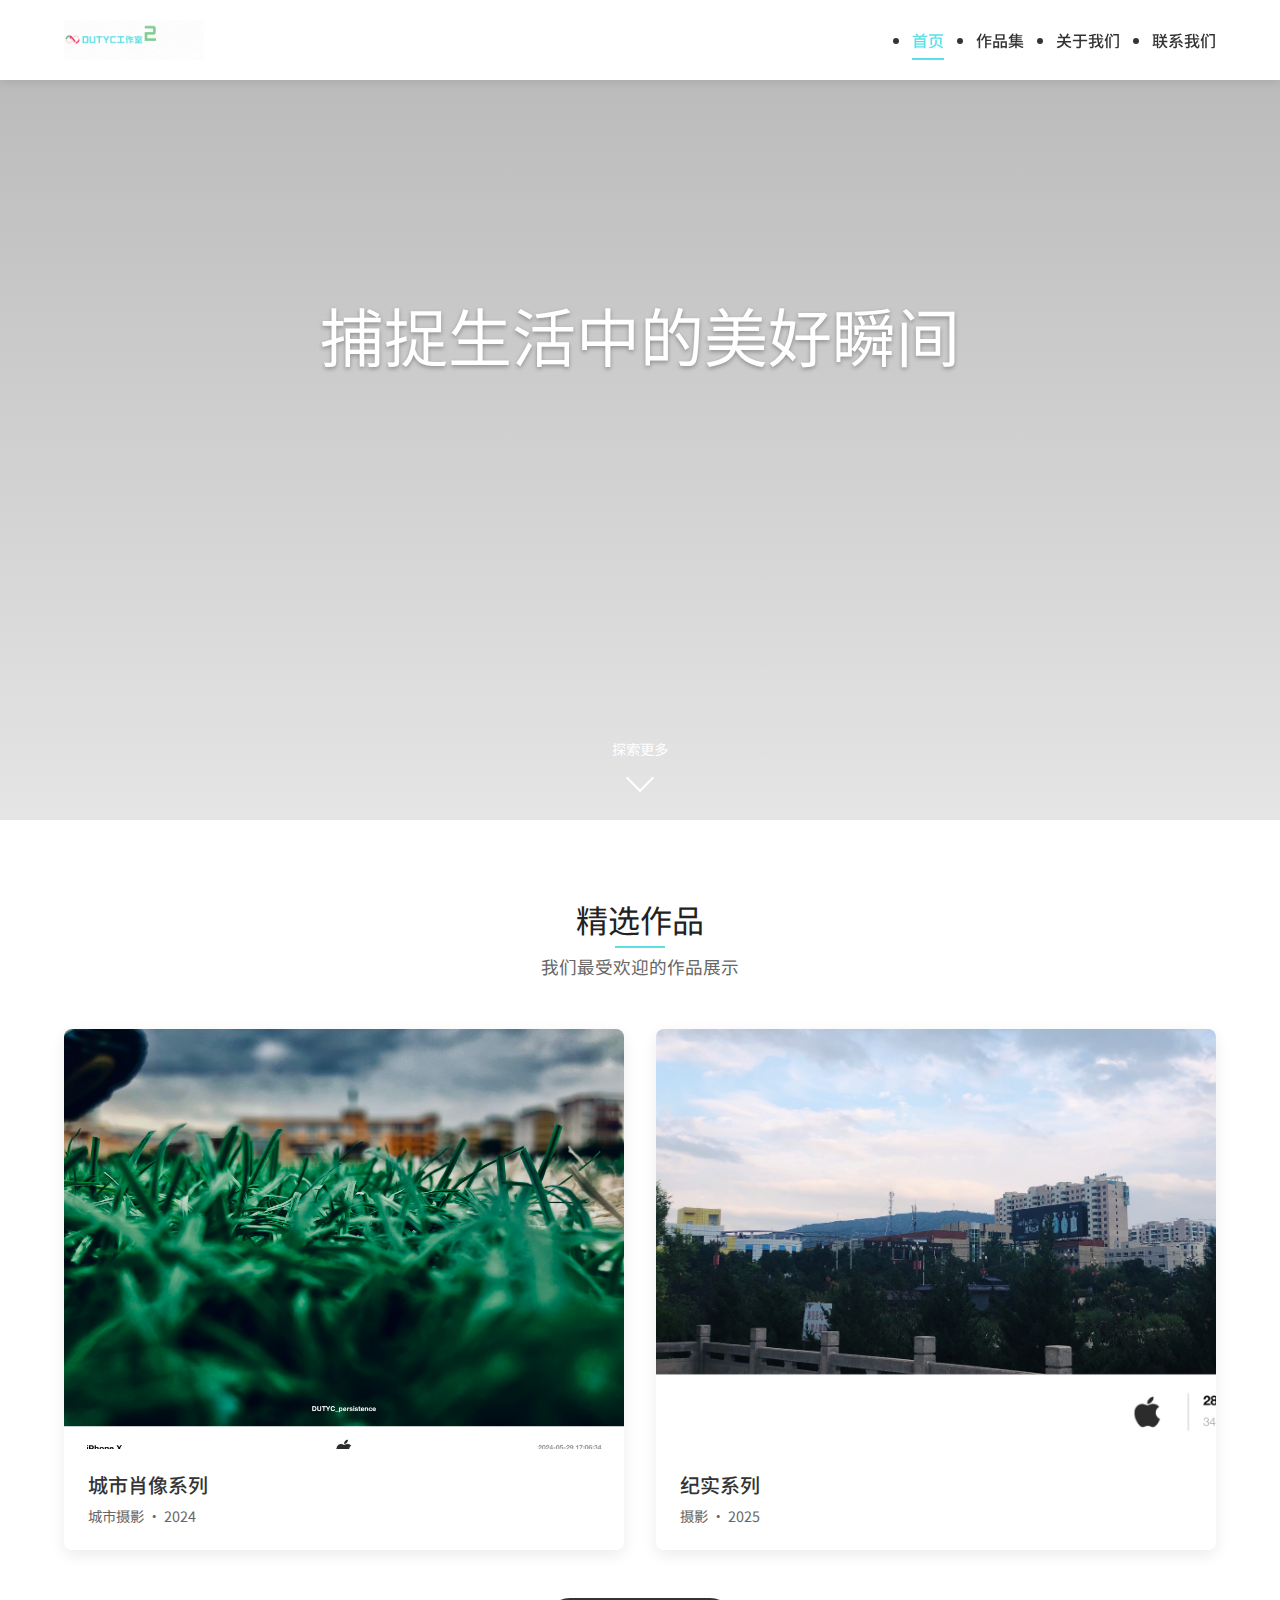
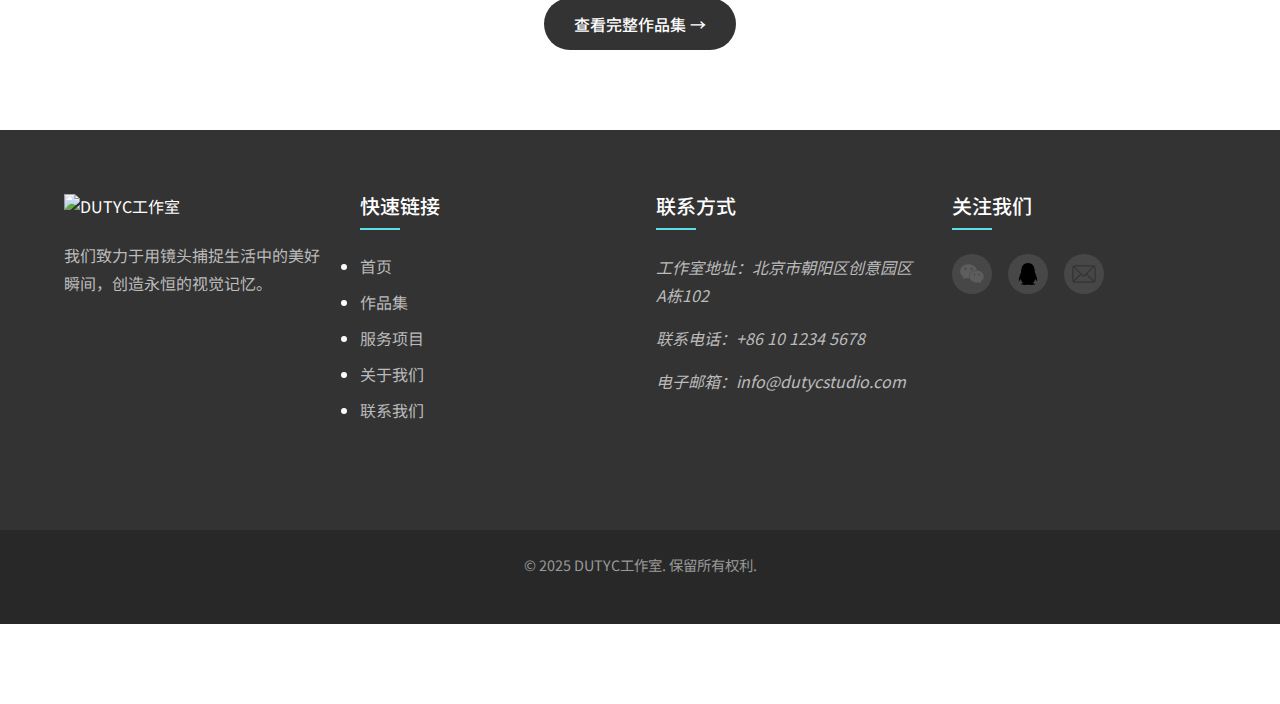
==== index.html @ b7a1c344 "first" ====
<!DOCTYPE html>
<html lang="zh-CN">
<head>
    <meta charset="UTF-8">
    <meta name="viewport" content="width=device-width, initial-scale=1.0">
    <title>DUTYC摄影工作室 - 捕捉生活美好瞬间</title>
    <meta name="description" content="专业摄影工作室，用镜头记录生活中的珍贵时刻">

    <!-- Favicon -->
    <link rel="icon" href="/assets/favicon.ico" type="image/x-icon">

    <!-- 字体链接 -->
    <link href="https://fonts.googleapis.com/css2?family=Noto+Sans+SC:wght@300;400;500;700&display=swap" rel="stylesheet">

    <!-- 基础样式 -->
    <link rel="stylesheet" href="css/base.css">

    <!-- 首页样式 -->
    <link rel="stylesheet" href="css/home.css">
</head>
<body>
    <!-- 顶部导航栏 -->
    <header class="main-header">
        <div class="container">
            <nav class="navbar">
                <!-- 网站Logo -->
                <a href="index.html" class="brand-logo">
                    <img src="/img/2znhappy.gif" alt="DUTYC摄影工作室" width="180">
                </a>

                <!-- 主导航 -->
                <ul class="nav-menu">
                    <li><a href="index.html" class="nav-link active">首页</a></li>
                    <li><a href="portfolio.html" class="nav-link">作品集</a></li>
<!--                    <li><a href="services.html" class="nav-link">服务项目</a></li>-->
                    <li><a href="about.html" class="nav-link">关于我们</a></li>
                    <li><a href="contact.html" class="nav-link">联系我们</a></li>
                </ul>

                <!-- 移动端菜单按钮 -->
                <button class="mobile-menu-btn" aria-label="菜单">
                    <span class="menu-line"></span>
                    <span class="menu-line"></span>
                    <span class="menu-line"></span>
                </button>
            </nav>
        </div>
    </header>

    <!-- 主横幅区域 -->
    <section class="hero-banner">
        <div class="hero-overlay"></div>
        <div class="hero-content">
            <h1 class="hero-title">捕捉生活中的美好瞬间</h1>
            <p class="hero-subtitle">用热爱记录每一刻</p>
            <div class="hero-cta">
                <a href="portfolio.html" class="btn btn-primary">浏览作品</a>
                <a href="contact.html" class="btn btn-outline">投稿作品</a>
            </div>
        </div>

        <!-- 向下滚动指示 -->
        <a href="#featured" class="scroll-down-indicator">
            <span class="scroll-text">探索更多</span>
            <span class="scroll-arrow"></span>
        </a>
    </section>

    <!-- 精选作品区域 -->
    <section id="featured" class="featured-section">
        <div class="container">
            <div class="section-header">
                <h2 class="section-title">精选作品</h2>
                <p class="section-subtitle">我们最受欢迎的作品展示</p>
            </div>

            <div class="gallery-grid">
                <!-- 作品1 -->
                <article class="gallery-item">
                    <div class="gallery-img-container">
                        <img src="/egimg/IMG_1964.JPG" alt="城市风景摄影" loading="lazy">
                        <div class="gallery-overlay">
                            <button class="view-btn" aria-label="查看大图">
                                <svg viewBox="0 0 24 24"><path d="M15 12c0 1.654-1.346 3-3 3s-3-1.346-3-3 1.346-3 3-3 3 1.346 3 3zm9-.449s-4.252 8.449-11.985 8.449c-7.18 0-12.015-8.449-12.015-8.449s4.446-7.551 12.015-7.551c7.694 0 11.985 7.551 11.985 7.551zm-7 .449c0-2.757-2.243-5-5-5s-5 2.243-5 5 2.243 5 5 5 5-2.243 5-5z"/></svg>
                            </button>
                        </div>
                    </div>
                    <div class="gallery-info">
                        <h3>城市肖像系列</h3>
                        <p>城市摄影 · 2024</p>
                    </div>
                </article>

                <!-- 作品2 -->
                <article class="gallery-item">
                    <div class="gallery-img-container">
                        <img src="/egimg/IMG_1966.JPG" alt="风景摄影作品" loading="lazy">
                        <div class="gallery-overlay">
                            <button class="view-btn" aria-label="查看大图">
                                <svg viewBox="0 0 24 24"><path d="M15 12c0 1.654-1.346 3-3 3s-3-1.346-3-3 1.346-3 3-3 3 1.346 3 3zm9-.449s-4.252 8.449-11.985 8.449c-7.18 0-12.015-8.449-12.015-8.449s4.446-7.551 12.015-7.551c7.694 0 11.985 7.551 11.985 7.551zm-7 .449c0-2.757-2.243-5-5-5s-5 2.243-5 5 2.243 5 5 5 5-2.243 5-5z"/></svg>
                            </button>
                        </div>
                    </div>
                    <div class="gallery-info">
                        <h3>纪实系列</h3>
                        <p>摄影 · 2025</p>
                    </div>
                </article>
            </div>

            <div class="section-footer">
                <a href="portfolio.html" class="btn btn-secondary">查看完整作品集 →</a>
            </div>
        </div>
    </section>

<!--    &lt;!&ndash; 服务项目区域 &ndash;&gt;-->
<!--    <section class="services-section">-->
<!--        <div class="container">-->
<!--            <div class="section-header">-->
<!--                <h2 class="section-title">我们的服务</h2>-->
<!--                <p class="section-subtitle">专业摄影解决方案</p>-->
<!--            </div>-->

<!--            <div class="services-grid">-->
<!--                <div class="service-card">-->
<!--                    <div class="service-icon">-->
<!--                        <img src="assets/icons/portrait.svg" alt="人像摄影" width="60">-->
<!--                    </div>-->
<!--                    <h3>人像摄影</h3>-->
<!--                    <p>专业个人/团体肖像、艺术写真、形象照等</p>-->
<!--                </div>-->

<!--                <div class="service-card">-->
<!--                    <div class="service-icon">-->
<!--                        <img src="assets/icons/wedding.svg" alt="婚礼摄影" width="60">-->
<!--                    </div>-->
<!--                    <h3>婚礼摄影</h3>-->
<!--                    <p>完整记录您婚礼的每一个珍贵瞬间</p>-->
<!--                </div>-->
<!--            </div>-->
<!--        </div>-->
<!--    </section>-->

    <!-- 页脚区域 -->
    <footer class="main-footer">
        <div class="footer-top">
            <div class="container">
                <div class="footer-grid">
                    <div class="footer-col">
                        <img src="" alt="DUTYC工作室" width="160" class="footer-logo">
                        <p class="footer-about">我们致力于用镜头捕捉生活中的美好瞬间，创造永恒的视觉记忆。</p>
                    </div>

                    <div class="footer-col">
                        <h4 class="footer-title">快速链接</h4>
                        <ul class="footer-links">
                            <li><a href="index.html">首页</a></li>
                            <li><a href="portfolio.html">作品集</a></li>
                            <li><a href="services.html">服务项目</a></li>
                            <li><a href="about.html">关于我们</a></li>
                            <li><a href="contact.html">联系我们</a></li>
                        </ul>
                    </div>

                    <div class="footer-col">
                        <h4 class="footer-title">联系方式</h4>
                        <address class="footer-contact">
                            <p>工作室地址：北京市朝阳区创意园区A栋102</p>
                            <p>联系电话：<a href="tel:+8610123456789">+86 10 1234 5678</a></p>
                            <p>电子邮箱：<a href="mailto:info@dutycstudio.com">info@dutycstudio.com</a></p>
                        </address>
                    </div>

                    <div class="footer-col">
                        <h4 class="footer-title">关注我们</h4>
                        <div class="social-links">
                            <a href="#" aria-label="微信"><img src="assets/微信.svg" alt="微信" width="28"></a>
                            <a href="#" aria-label="QQ"><img src="assets/QQ.svg" alt="微博" width="28"></a>
                            <a href="#" aria-label="邮箱"><img src="assets/邮箱.svg" alt="邮箱" width="28"></a>
                        </div>
                    </div>
                </div>
            </div>
        </div>

        <div class="footer-bottom">
            <div class="container">
                <p class="copyright">&copy; 2025 DUTYC工作室. 保留所有权利.</p>
            </div>
        </div>
    </footer>

    <!-- JavaScript文件 -->
    <script src="js/main.js"></script>
</body>
</html>
---- css/base.css ----
/* ========== 基础重置 ========== */
*,
*::before,
*::after {
  margin: 0;
  padding: 0;
  box-sizing: border-box;
}

html {
  scroll-behavior: smooth;
  font-size: 16px;
  line-height: 1.5;
}

body {
  font-family: 'Noto Sans SC', -apple-system, BlinkMacSystemFont, 'Segoe UI', Roboto, Oxygen, Ubuntu, Cantarell, sans-serif;
  color: #333;
  background-color: #fff;
  overflow-x: hidden;
  -webkit-font-smoothing: antialiased;
  -moz-osx-font-smoothing: grayscale;
}

/* ========== 排版样式 ========== */
h1, h2, h3, h4, h5, h6 {
  font-weight: 500;
  line-height: 1.2;
  margin-bottom: 0.75em;
}

h1 { font-size: 2.5rem; }
h2 { font-size: 2rem; }
h3 { font-size: 1.75rem; }
h4 { font-size: 1.5rem; }
h5 { font-size: 1.25rem; }
h6 { font-size: 1rem; }

p {
  margin-bottom: 1.5rem;
}

a {
  color: #2a7ae9;
  text-decoration: none;
  transition: color 0.3s ease, opacity 0.3s ease;
}

a:hover {
  color: #1a5cb0;
}

img {
  max-width: 100%;
  height: auto;
  display: block;
}

/* ========== 布局工具类 ========== */
.container {
  width: 100%;
  max-width: 1200px;
  margin: 0 auto;
  padding: 0 1.5rem;
}

.section {
  padding: 5rem 0;
}

.section-header {
  text-align: center;
  margin-bottom: 3rem;
}

.section-title {
  font-weight: 400;
  color: #222;
  position: relative;
  display: inline-block;
  margin-bottom: 1rem;
}

.section-title::after {
  content: '';
  position: absolute;
  bottom: -10px;
  left: 50%;
  transform: translateX(-50%);
  width: 50px;
  height: 2px;
  background-color: #5CE0E5;
}

.section-subtitle {
  color: #666;
  font-size: 1.1rem;
  max-width: 700px;
  margin: 0 auto;
}

/* ========== 按钮样式 ========== */
.btn {
  display: inline-flex;
  align-items: center;
  justify-content: center;
  padding: 0.75rem 1.75rem;
  font-size: 1rem;
  font-weight: 500;
  border-radius: 50px;
  cursor: pointer;
  transition: all 0.3s ease;
  border: 2px solid transparent;
  text-align: center;
  white-space: nowrap;
}

.btn-primary {
  background-color: #5CE0E5;
  color: white;
  box-shadow: 0 4px 15px rgba(92, 224, 229, 0.3);
}

.btn-primary:hover {
  background-color: #4acfd4;
  transform: translateY(-2px);
  box-shadow: 0 6px 20px rgba(92, 224, 229, 0.4);
}

.btn-outline {
  background-color: transparent;
  border-color: #5CE0E5;
  color: #5CE0E5;
}

.btn-outline:hover {
  background-color: #5CE0E5;
  color: white;
}

.btn-secondary {
  background-color: #333;
  color: white;
}

.btn-secondary:hover {
  background-color: #222;
  transform: translateY(-2px);
}

/* ========== 表单元素 ========== */
input,
textarea,
select {
  width: 100%;
  padding: 0.75rem 1rem;
  border: 1px solid #ddd;
  border-radius: 4px;
  font-size: 1rem;
  transition: border-color 0.3s ease;
}

input:focus,
textarea:focus,
select:focus {
  outline: none;
  border-color: #5CE0E5;
}

textarea {
  min-height: 150px;
  resize: vertical;
}

/* ========== 工具类 ========== */
.text-center { text-align: center; }
.text-left { text-align: left; }
.text-right { text-align: right; }

.mt-1 { margin-top: 0.5rem; }
.mt-2 { margin-top: 1rem; }
.mt-3 { margin-top: 1.5rem; }
.mt-4 { margin-top: 2rem; }
.mt-5 { margin-top: 3rem; }

.mb-1 { margin-bottom: 0.5rem; }
.mb-2 { margin-bottom: 1rem; }
.mb-3 { margin-bottom: 1.5rem; }
.mb-4 { margin-bottom: 2rem; }
.mb-5 { margin-bottom: 3rem; }

.d-flex { display: flex; }
.align-center { align-items: center; }
.justify-center { justify-content: center; }
.justify-between { justify-content: space-between; }

/* ========== 动画 ========== */
@keyframes fadeIn {
  from { opacity: 0; }
  to { opacity: 1; }
}

@keyframes slideUp {
  from {
    opacity: 0;
    transform: translateY(20px);
  }
  to {
    opacity: 1;
    transform: translateY(0);
  }
}

/* ========== 响应式设计 ========== */
@media (max-width: 992px) {
  html {
    font-size: 15px;
  }

  .section {
    padding: 4rem 0;
  }
}

@media (max-width: 768px) {
  html {
    font-size: 14px;
  }

  .section {
    padding: 3rem 0;
  }

  h1 { font-size: 2.25rem; }
  h2 { font-size: 1.75rem; }
  h3 { font-size: 1.5rem; }
}

@media (max-width: 576px) {
  .container {
    padding: 0 1rem;
  }

  .btn {
    padding: 0.6rem 1.5rem;
    font-size: 0.9rem;
  }
}
---- css/home.css ----
/* ========== 全局变量 ========== */
:root {
  --primary-color: #5CE0E5;
  --primary-hover: #4acfd4;
  --secondary-color: #333;
  --text-color: #333;
  --text-light: #666;
  --bg-light: #f9f9f9;
  --white: #ffffff;
  --transition: all 0.3s ease;
}

/* ========== 顶部导航栏 ========== */
.main-header {
  position: fixed;
  top: 0;
  left: 0;
  width: 100%;
  background-color: var(--white);
  box-shadow: 0 2px 10px rgba(0, 0, 0, 0.1);
  z-index: 1000;
  transition: var(--transition);
}

.main-header.scrolled {
  box-shadow: 0 5px 20px rgba(0, 0, 0, 0.1);
}

.navbar {
  display: flex;
  justify-content: space-between;
  align-items: center;
  height: 80px;
}

.brand-logo img {
  height: 40px;
  width: auto;
  transition: var(--transition);
}

.nav-menu {
  display: flex;
  gap: 2rem;
}

.nav-link {
  position: relative;
  font-weight: 500;
  color: var(--text-color);
  padding: 0.5rem 0;
}

.nav-link.active {
  color: var(--primary-color);
}

.nav-link::after {
  content: '';
  position: absolute;
  bottom: 0;
  left: 0;
  width: 0;
  height: 2px;
  background-color: var(--primary-color);
  transition: width 0.3s ease;
}

.nav-link:hover::after,
.nav-link.active::after {
  width: 100%;
}

.mobile-menu-btn {
  display: none;
  background: none;
  border: none;
  cursor: pointer;
  padding: 0.5rem;
}

.menu-line {
  display: block;
  width: 24px;
  height: 2px;
  background-color: var(--text-color);
  margin: 5px 0;
  transition: var(--transition);
}

/* ========== 主横幅区域 ========== */
.hero-banner {
  position: relative;
  height: 100vh;
  min-height: 700px;
  display: flex;
  align-items: center;
  justify-content: center;
  background: url('../assets/hero-bg.jpg') center/cover no-repeat;
  margin-top: -80px;
  padding-top: 80px;
  color: var(--white);
  text-align: center;
}

.hero-overlay {
  position: absolute;
  top: 0;
  left: 0;
  width: 100%;
  height: 100%;
  background: linear-gradient(to bottom, rgba(0,0,0,0.3), rgba(0,0,0,0.1));
}

.hero-content {
  position: relative;
  z-index: 2;
  max-width: 800px;
  padding: 0 2rem;
}

.hero-title {
  font-size: clamp(2.5rem, 5vw, 4rem);
  font-weight: 400;
  margin-bottom: 1.5rem;
  line-height: 1.2;
  text-shadow: 0 2px 4px rgba(0,0,0,0.3);
  animation: fadeInUp 0.8s ease;
}

.hero-subtitle {
  font-size: clamp(1rem, 2vw, 1.5rem);
  margin-bottom: 2.5rem;
  opacity: 0.9;
  animation: fadeInUp 0.8s ease 0.2s forwards;
  opacity: 0;
}

.hero-cta {
  display: flex;
  gap: 1rem;
  justify-content: center;
  animation: fadeInUp 0.8s ease 0.4s forwards;
  opacity: 0;
}

.scroll-down-indicator {
  position: absolute;
  bottom: 2rem;
  left: 50%;
  transform: translateX(-50%);
  color: var(--white);
  text-decoration: none;
  z-index: 2;
  animation: bounce 2s infinite;
}

.scroll-text {
  display: block;
  margin-bottom: 0.5rem;
  font-size: 0.9rem;
}

.scroll-arrow {
  display: block;
  width: 20px;
  height: 20px;
  border-left: 2px solid var(--white);
  border-bottom: 2px solid var(--white);
  transform: rotate(-45deg);
  margin: 0 auto;
}

/* ========== 精选作品区域 ========== */
.featured-section {
  background-color: var(--white);
  padding: 5rem 0;
}

.gallery-grid {
  display: grid;
  grid-template-columns: repeat(auto-fit, minmax(280px, 1fr));
  gap: 2rem;
  margin: 3rem 0;
}

.gallery-item {
  position: relative;
  border-radius: 0.5rem;
  overflow: hidden;
  box-shadow: 0 5px 15px rgba(0,0,0,0.08);
  transition: var(--transition);
}

.gallery-item:hover {
  transform: translateY(-10px);
  box-shadow: 0 15px 30px rgba(0,0,0,0.12);
}

.gallery-img-container {
  position: relative;
  aspect-ratio: 4/3;
  overflow: hidden;
}

.gallery-img-container img {
  width: 100%;
  height: 100%;
  object-fit: cover;
  transition: transform 0.6s ease;
}

.gallery-item:hover .gallery-img-container img {
  transform: scale(1.05);
}

.gallery-overlay {
  position: absolute;
  top: 0;
  left: 0;
  width: 100%;
  height: 100%;
  background: rgba(0,0,0,0.5);
  display: flex;
  align-items: center;
  justify-content: center;
  opacity: 0;
  transition: var(--transition);
}

.gallery-item:hover .gallery-overlay {
  opacity: 1;
}

.view-btn {
  width: 50px;
  height: 50px;
  border-radius: 50%;
  background-color: var(--primary-color);
  border: none;
  display: flex;
  align-items: center;
  justify-content: center;
  cursor: pointer;
  transition: var(--transition);
}

.view-btn:hover {
  background-color: var(--primary-hover);
  transform: scale(1.1);
}

.view-btn svg {
  width: 24px;
  height: 24px;
  fill: var(--white);
}

.gallery-info {
  padding: 1.5rem;
  background-color: var(--white);
}

.gallery-info h3 {
  font-size: 1.25rem;
  margin-bottom: 0.5rem;
}

.gallery-info p {
  color: var(--text-light);
  font-size: 0.9rem;
  margin-bottom: 0;
}

.section-footer {
  text-align: center;
  margin-top: 2rem;
}

/* ========== 服务项目区域 ========== */
.services-section {
  background-color: var(--bg-light);
  padding: 5rem 0;
}

.services-grid {
  display: grid;
  grid-template-columns: repeat(auto-fit, minmax(250px, 1fr));
  gap: 2rem;
  margin-top: 3rem;
}

.service-card {
  background-color: var(--white);
  padding: 2rem;
  border-radius: 0.5rem;
  box-shadow: 0 5px 15px rgba(0,0,0,0.05);
  text-align: center;
  transition: var(--transition);
}

.service-card:hover {
  transform: translateY(-5px);
  box-shadow: 0 10px 25px rgba(0,0,0,0.1);
}

.service-icon {
  width: 80px;
  height: 80px;
  margin: 0 auto 1.5rem;
  display: flex;
  align-items: center;
  justify-content: center;
  background-color: rgba(92, 224, 229, 0.1);
  border-radius: 50%;
}

.service-card h3 {
  font-size: 1.25rem;
  margin-bottom: 1rem;
}

.service-card p {
  color: var(--text-light);
  font-size: 0.95rem;
}

/* ========== 页脚区域 ========== */
.main-footer {
  background-color: var(--secondary-color);
  color: var(--white);
}

.footer-top {
  padding: 4rem 0;
}

.footer-grid {
  display: grid;
  grid-template-columns: repeat(auto-fit, minmax(250px, 1fr));
  gap: 2rem;
}

.footer-col {
  margin-bottom: 2rem;
}

.footer-logo {
  margin-bottom: 1.5rem;
}

.footer-about {
  color: #bbb;
  line-height: 1.7;
  margin-bottom: 1.5rem;
}

.footer-title {
  font-size: 1.25rem;
  margin-bottom: 1.5rem;
  position: relative;
  padding-bottom: 0.75rem;
}

.footer-title::after {
  content: '';
  position: absolute;
  bottom: 0;
  left: 0;
  width: 40px;
  height: 2px;
  background-color: var(--primary-color);
}

.footer-links li {
  margin-bottom: 0.75rem;
}

.footer-links a {
  color: #bbb;
  transition: var(--transition);
}

.footer-links a:hover {
  color: var(--primary-color);
  padding-left: 5px;
}

.footer-contact p {
  color: #bbb;
  margin-bottom: 1rem;
  line-height: 1.7;
}

.footer-contact a {
  color: #bbb;
  transition: var(--transition);
}

.footer-contact a:hover {
  color: var(--primary-color);
}

.social-links {
  display: flex;
  gap: 1rem;
}

.social-links a {
  display: flex;
  align-items: center;
  justify-content: center;
  width: 40px;
  height: 40px;
  background-color: rgba(255,255,255,0.1);
  border-radius: 50%;
  transition: var(--transition);
}

.social-links a:hover {
  background-color: var(--primary-color);
  transform: translateY(-3px);
}

.footer-bottom {
  padding: 1.5rem 0;
  background-color: rgba(0,0,0,0.2);
}

.copyright {
  color: #999;
  font-size: 0.9rem;
  text-align: center;
}

/* ========== 动画 ========== */
@keyframes fadeInUp {
  from {
    opacity: 0;
    transform: translateY(20px);
  }
  to {
    opacity: 1;
    transform: translateY(0);
  }
}

@keyframes bounce {
  0%, 20%, 50%, 80%, 100% {
    transform: translateY(0) translateX(-50%);
  }
  40% {
    transform: translateY(-20px) translateX(-50%);
  }
  60% {
    transform: translateY(-10px) translateX(-50%);
  }
}

/* ========== 响应式设计 ========== */
@media (max-width: 992px) {
  .hero-banner {
    min-height: 600px;
  }

  .section {
    padding: 4rem 0;
  }
}

@media (max-width: 768px) {
  .nav-menu {
    position: fixed;
    top: 80px;
    left: -100%;
    width: 100%;
    height: calc(100vh - 80px);
    background-color: var(--white);
    flex-direction: column;
    align-items: center;
    padding: 2rem 0;
    transition: var(--transition);
  }

  .nav-menu.active {
    left: 0;
  }

  .mobile-menu-btn {
    display: block;
  }

  .mobile-menu-btn.active .menu-line:nth-child(1) {
    transform: translateY(7px) rotate(45deg);
  }

  .mobile-menu-btn.active .menu-line:nth-child(2) {
    opacity: 0;
  }

  .mobile-menu-btn.active .menu-line:nth-child(3) {
    transform: translateY(-7px) rotate(-45deg);
  }

  .hero-banner {
    min-height: 500px;
  }

  .hero-cta {
    flex-direction: column;
    align-items: center;
  }

  .section {
    padding: 3rem 0;
  }
}

@media (max-width: 576px) {
  .hero-banner {
    min-height: 450px;
  }

  .hero-title {
    font-size: 2.5rem;
  }

  .gallery-grid {
    grid-template-columns: 1fr;
  }

  .section {
    padding: 2.5rem 0;
  }
}
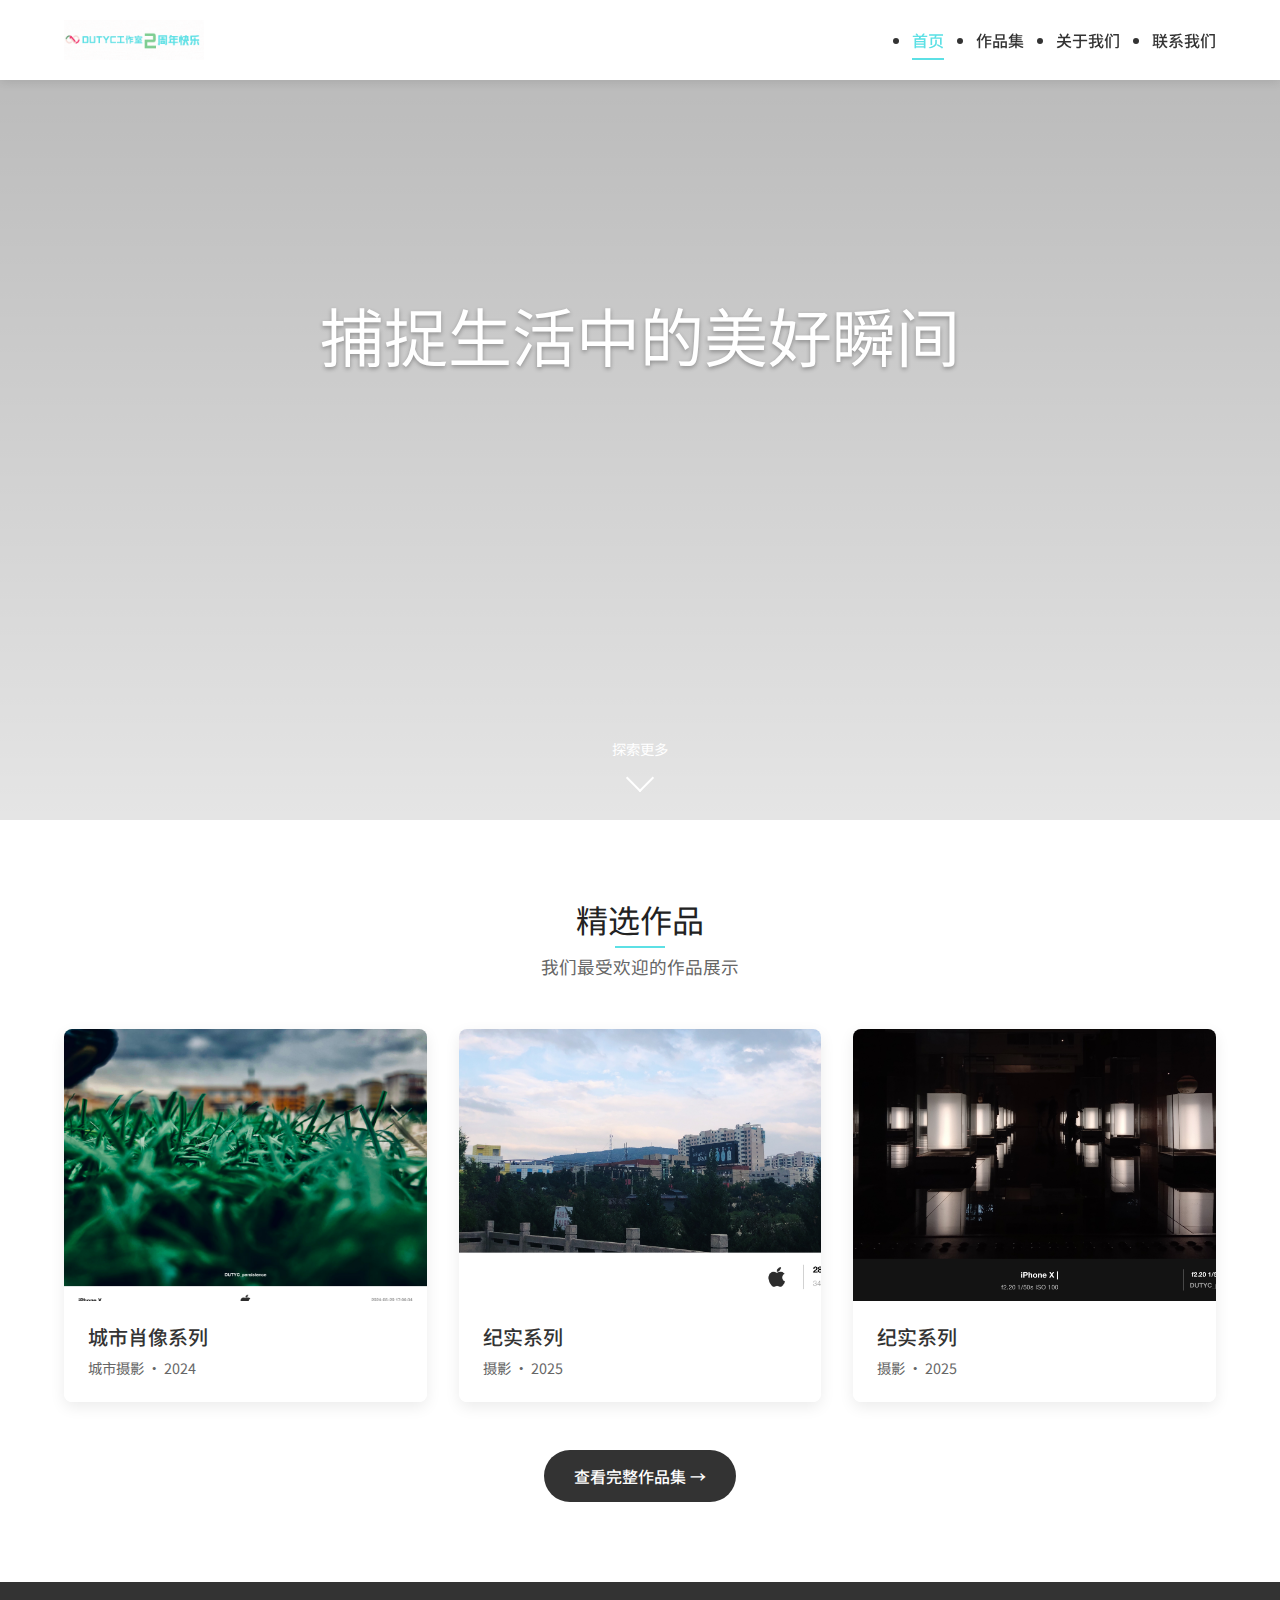
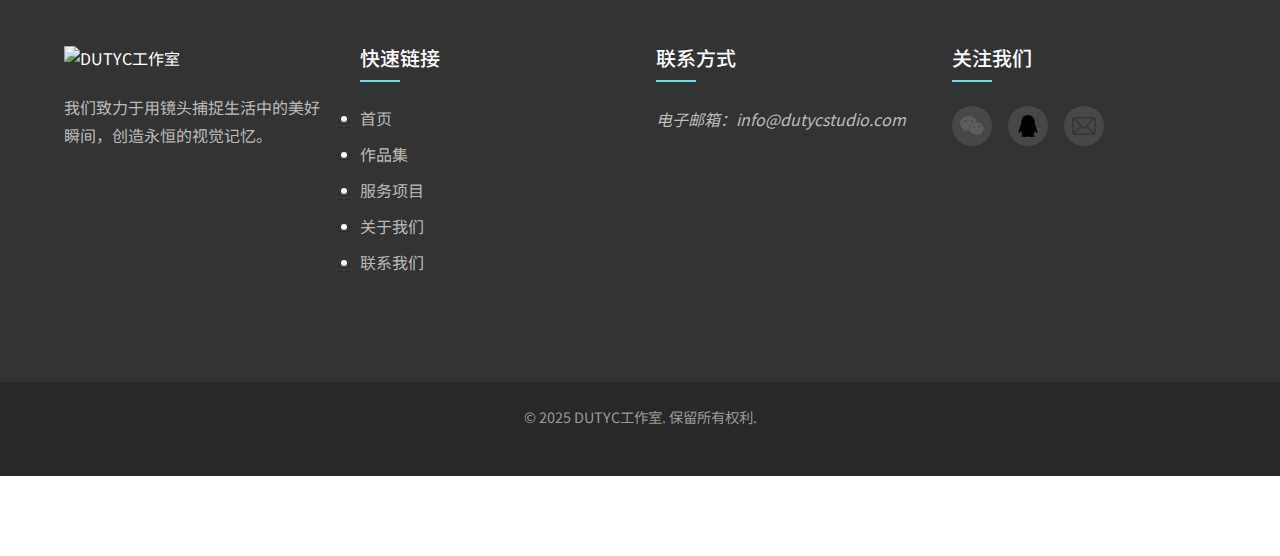
==== commit 5f31bfd3: "updata" ====
--- a/index.html
+++ b/index.html
@@ -3,8 +3,8 @@
 <head>
     <meta charset="UTF-8">
     <meta name="viewport" content="width=device-width, initial-scale=1.0">
-    <title>DUTYC摄影工作室 - 捕捉生活美好瞬间</title>
-    <meta name="description" content="专业摄影工作室，用镜头记录生活中的珍贵时刻">
+    <title>DUTYC工作室 - 用热爱记录每一刻</title>
+    <meta name="description" content="用热爱记录每一刻">
 
     <!-- Favicon -->
     <link rel="icon" href="/assets/favicon.ico" type="image/x-icon">
@@ -106,6 +106,21 @@
                         <p>摄影 · 2025</p>
                     </div>
                 </article>
+<!--                作品3-->
+                <article class="gallery-item">
+                    <div class="gallery-img-container">
+                        <img src="/egimg/IMG_1978.JPG" alt="风景摄影作品" loading="lazy">
+                        <div class="gallery-overlay">
+                            <button class="view-btn" aria-label="查看大图">
+                                <svg viewBox="0 0 24 24"><path d="M15 12c0 1.654-1.346 3-3 3s-3-1.346-3-3 1.346-3 3-3 3 1.346 3 3zm9-.449s-4.252 8.449-11.985 8.449c-7.18 0-12.015-8.449-12.015-8.449s4.446-7.551 12.015-7.551c7.694 0 11.985 7.551 11.985 7.551zm-7 .449c0-2.757-2.243-5-5-5s-5 2.243-5 5 2.243 5 5 5 5-2.243 5-5z"/></svg>
+                            </button>
+                        </div>
+                    </div>
+                    <div class="gallery-info">
+                        <h3>纪实系列</h3>
+                        <p>摄影 · 2025</p>
+                    </div>
+                </article>
             </div>
 
             <div class="section-footer">
@@ -166,8 +181,8 @@
                     <div class="footer-col">
                         <h4 class="footer-title">联系方式</h4>
                         <address class="footer-contact">
-                            <p>工作室地址：北京市朝阳区创意园区A栋102</p>
-                            <p>联系电话：<a href="tel:+8610123456789">+86 10 1234 5678</a></p>
+<!--                            <p>工作室地址：北京市朝阳区创意园区A栋102</p>-->
+<!--                            <p>联系电话：<a href="tel:+8610123456789">+86 10 1234 5678</a></p>-->
                             <p>电子邮箱：<a href="mailto:info@dutycstudio.com">info@dutycstudio.com</a></p>
                         </address>
                     </div>
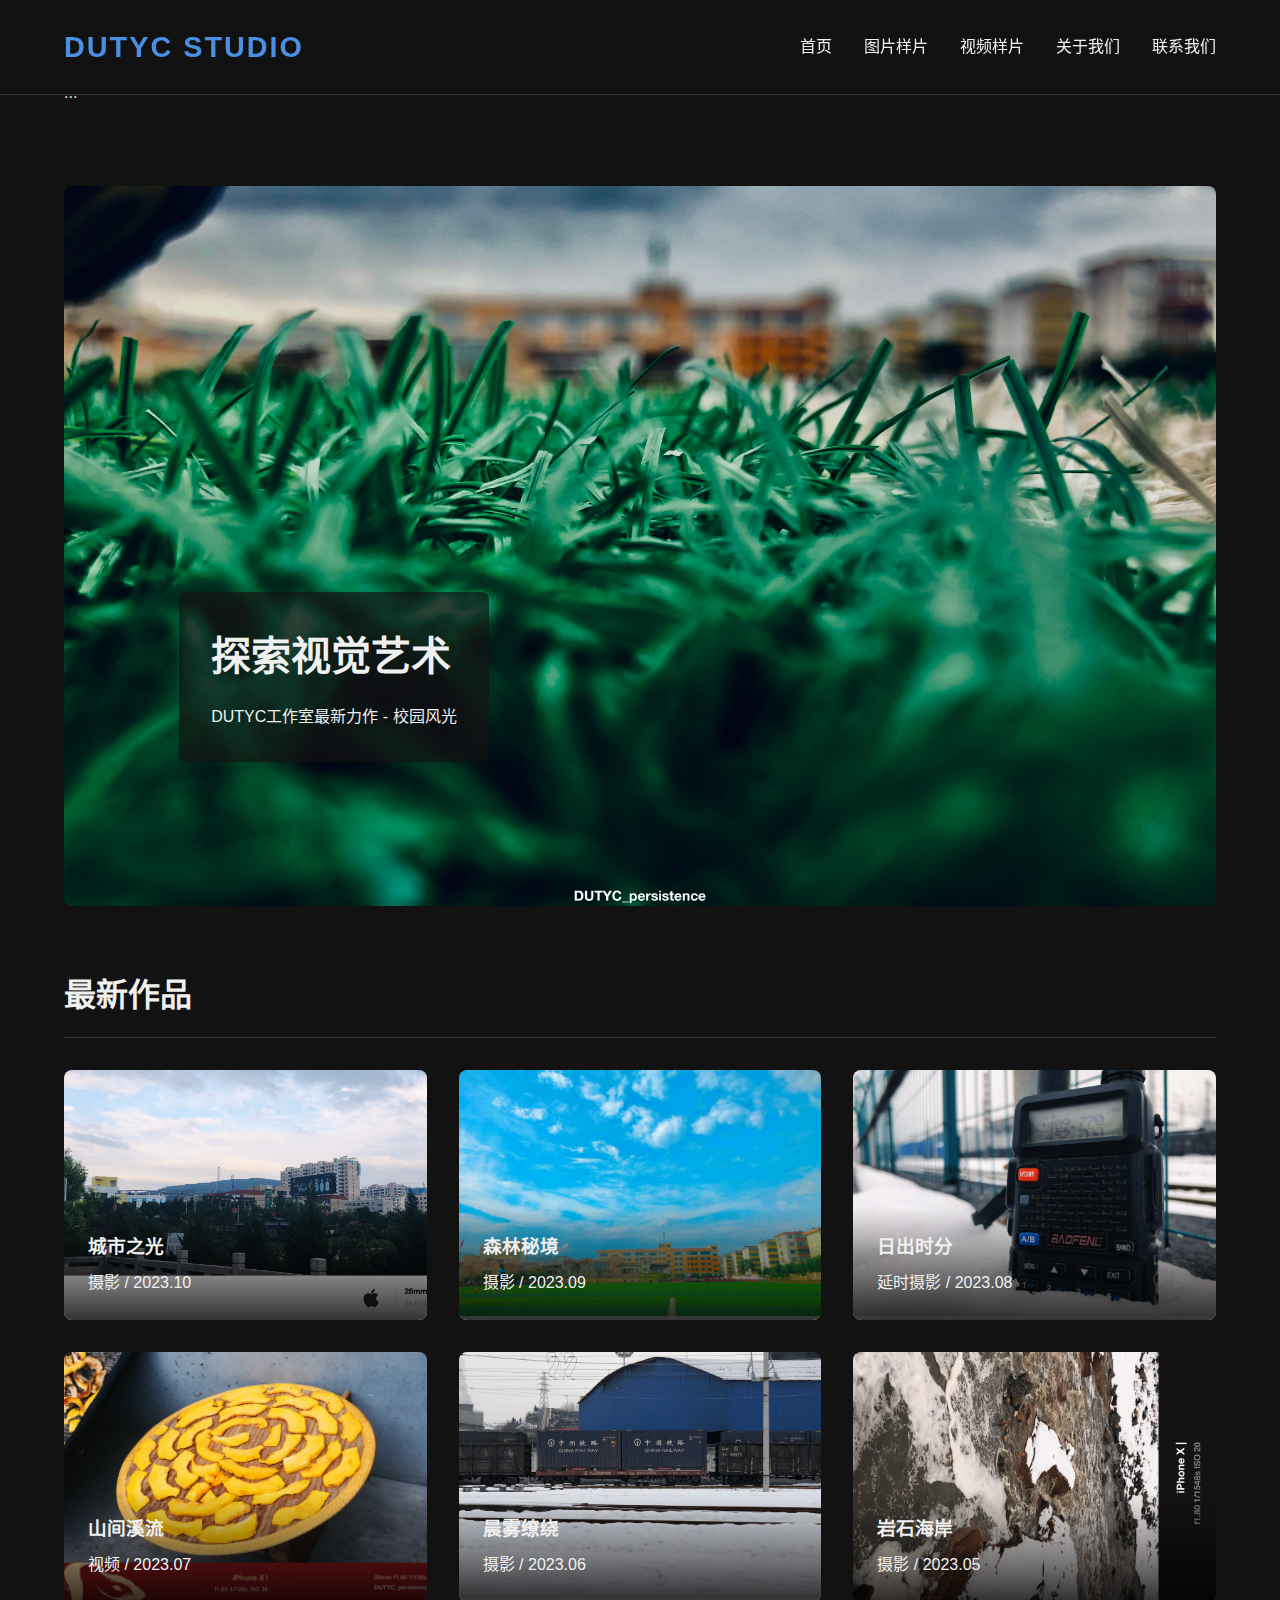
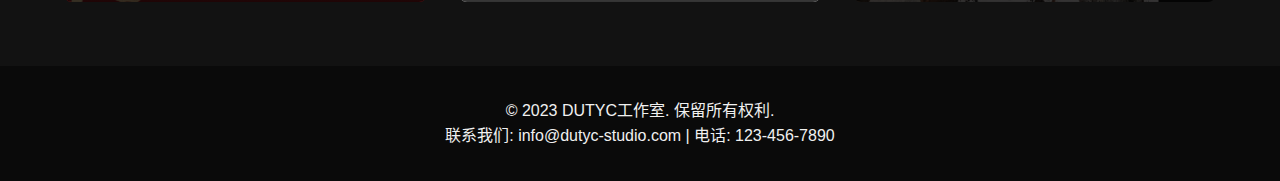
==== commit 8fe9e857: "updata" ====
--- a/index.html
+++ b/index.html
@@ -3,210 +3,376 @@
 <head>
     <meta charset="UTF-8">
     <meta name="viewport" content="width=device-width, initial-scale=1.0">
-    <title>DUTYC工作室 - 用热爱记录每一刻</title>
-    <meta name="description" content="用热爱记录每一刻">
-
-    <!-- Favicon -->
-    <link rel="icon" href="/assets/favicon.ico" type="image/x-icon">
-
-    <!-- 字体链接 -->
-    <link href="https://fonts.googleapis.com/css2?family=Noto+Sans+SC:wght@300;400;500;700&display=swap" rel="stylesheet">
-
-    <!-- 基础样式 -->
-    <link rel="stylesheet" href="css/base.css">
-
-    <!-- 首页样式 -->
-    <link rel="stylesheet" href="css/home.css">
+    <title>DUTYC工作室 - 专业样片分享平台</title>
+    <!-- 在<head>中添加以下内容 -->
+    <meta name="description" content="DUTYC工作室专业提供高质量摄影样片及视频样片，涵盖城市风光、自然景观等主题，最新作品持续更新中">
+    <meta name="keywords" content="摄影样片,视频样片,视觉艺术,城市风光,自然景观">
+
+    <!-- 添加结构化数据 -->
+    <script type="application/ld+json">
+    {
+    "@context": "https://schema.org",
+    "@type": "WebSite",
+    "name": "DUTYC工作室",
+    "url": "https://photo.dutyc.top",
+    "description": "样片分享平台",
+    "publisher": {
+        "@type": "Organization",
+        "name": "DUTYC工作室",
+        "logo": {
+        "@type": "ImageObject",
+        "url": "https://dutyc-studio.com/logo.png"
+        }
+    }
+    }
+    </script>
+
+    <!-- 在main区域添加语义化标题 -->
+    <main>
+    <h1 class="visually-hidden">DUTYC工作室样片展示平台</h1>
+    ...
+    </main>
+
+    <style>
+    /* 添加隐藏样式保持可访问性 */
+    .visually-hidden {
+        position: absolute;
+        width: 1px;
+        height: 1px;
+        padding: 0;
+        margin: -1px;
+        overflow: hidden;
+        clip: rect(0,0,0,0);
+        border: 0;
+    }
+    </style>
+    
+    <style>
+        /* 全局样式 */
+        * {
+            margin: 0;
+            padding: 0;
+            box-sizing: border-box;
+            font-family: 'Helvetica Neue', Arial, sans-serif;
+        }
+
+        body {
+            background-color: #121212;
+            color: #f0f0f0;
+            line-height: 1.6;
+        }
+
+        a {
+            text-decoration: none;
+            color: #f0f0f0;
+            transition: color 0.3s;
+        }
+
+        a:hover {
+            color: #4a90e2;
+        }
+
+        /* 头部样式 */
+        header {
+            background-color: rgba(18, 18, 18, 0.9);
+            padding: 1.5rem 5%;
+            position: fixed;
+            width: 100%;
+            top: 0;
+            z-index: 1000;
+            display: flex;
+            justify-content: space-between;
+            align-items: center;
+            border-bottom: 1px solid #333;
+        }
+
+        .logo {
+            font-size: 1.8rem;
+            font-weight: bold;
+            letter-spacing: 2px;
+            color: #4a90e2;
+        }
+
+        nav ul {
+            display: flex;
+            list-style: none;
+        }
+
+        nav ul li {
+            margin-left: 2rem;
+        }
+
+        /* 主要内容区域 */
+        main {
+            margin-top: 80px;
+            padding: 0 5%;
+        }
+
+        /* 轮播图区域 */
+        .hero-slider {
+            height: 80vh;
+            position: relative;
+            overflow: hidden;
+            margin-bottom: 3rem;
+            border-radius: 8px;
+        }
+
+        .slide {
+            position: absolute;
+            top: 0;
+            left: 0;
+            width: 100%;
+            height: 100%;
+            opacity: 0;
+            transition: opacity 1s ease-in-out;
+            background-size: cover;
+            background-position: center;
+        }
+
+        .slide.active {
+            opacity: 1;
+        }
+
+        .slide img {
+            width: 100%;
+            height: 100%;
+            object-fit: cover;
+        }
+
+        .slide-caption {
+            position: absolute;
+            bottom: 20%;
+            left: 10%;
+            max-width: 600px;
+            background-color: rgba(18, 18, 18, 0.7);
+            padding: 2rem;
+            border-radius: 8px;
+        }
+
+        .slide-caption h2 {
+            font-size: 2.5rem;
+            margin-bottom: 1rem;
+        }
+
+        /* 最新作品区域 */
+        .latest-works {
+            margin: 4rem 0;
+        }
+
+        .latest-works h2 {
+            font-size: 2rem;
+            margin-bottom: 2rem;
+            padding-bottom: 1rem;
+            border-bottom: 1px solid #333;
+        }
+
+        .work-grid {
+            display: grid;
+            grid-template-columns: repeat(auto-fill, minmax(300px, 1fr));
+            gap: 2rem;
+        }
+
+        .work-item {
+            position: relative;
+            border-radius: 8px;
+            overflow: hidden;
+            height: 250px;
+            transition: transform 0.3s;
+        }
+
+        .work-item:hover {
+            transform: scale(1.03);
+        }
+
+        .work-item img {
+            width: 100%;
+            height: 100%;
+            object-fit: cover;
+        }
+
+        .work-info {
+            position: absolute;
+            bottom: 0;
+            left: 0;
+            right: 0;
+            background: linear-gradient(transparent, rgba(0, 0, 0, 0.8));
+            padding: 1.5rem;
+        }
+
+        .work-info h3 {
+            margin-bottom: 0.5rem;
+        }
+
+        /* 页脚样式 */
+        footer {
+            background-color: #0a0a0a;
+            padding: 2rem 5%;
+            text-align: center;
+            margin-top: 3rem;
+        }
+
+        /* 响应式设计 */
+        @media (max-width: 768px) {
+            header {
+                flex-direction: column;
+                padding: 1rem;
+            }
+
+            nav ul {
+                margin-top: 1rem;
+            }
+
+            nav ul li {
+                margin-left: 1rem;
+            }
+
+            .slide-caption {
+                bottom: 10%;
+                left: 5%;
+                padding: 1rem;
+            }
+
+            .slide-caption h2 {
+                font-size: 1.8rem;
+            }
+
+            .work-grid {
+                grid-template-columns: repeat(auto-fill, minmax(250px, 1fr));
+            }
+        }
+    </style>
 </head>
 <body>
-    <!-- 顶部导航栏 -->
-    <header class="main-header">
-        <div class="container">
-            <nav class="navbar">
-                <!-- 网站Logo -->
-                <a href="index.html" class="brand-logo">
-                    <img src="/img/2znhappy.gif" alt="DUTYC摄影工作室" width="180">
-                </a>
-
-                <!-- 主导航 -->
-                <ul class="nav-menu">
-                    <li><a href="index.html" class="nav-link active">首页</a></li>
-                    <li><a href="portfolio.html" class="nav-link">作品集</a></li>
-<!--                    <li><a href="services.html" class="nav-link">服务项目</a></li>-->
-                    <li><a href="about.html" class="nav-link">关于我们</a></li>
-                    <li><a href="contact.html" class="nav-link">联系我们</a></li>
-                </ul>
-
-                <!-- 移动端菜单按钮 -->
-                <button class="mobile-menu-btn" aria-label="菜单">
-                    <span class="menu-line"></span>
-                    <span class="menu-line"></span>
-                    <span class="menu-line"></span>
-                </button>
-            </nav>
-        </div>
+    <header>
+        <div class="logo">DUTYC STUDIO</div>
+        <nav>
+            <ul>
+                <li><a href="index.html">首页</a></li>
+                <li><a href="photos.html">图片样片</a></li>
+                <li><a href="videos.html">视频样片</a></li>
+                <li><a href="about.html">关于我们</a></li>
+                <li><a href="contact.html">联系我们</a></li>
+            </ul>
+        </nav>
     </header>
 
-    <!-- 主横幅区域 -->
-    <section class="hero-banner">
-        <div class="hero-overlay"></div>
-        <div class="hero-content">
-            <h1 class="hero-title">捕捉生活中的美好瞬间</h1>
-            <p class="hero-subtitle">用热爱记录每一刻</p>
-            <div class="hero-cta">
-                <a href="portfolio.html" class="btn btn-primary">浏览作品</a>
-                <a href="contact.html" class="btn btn-outline">投稿作品</a>
+    <main>
+        <section class="hero-slider">
+            <!-- 轮播图区域 -->
+            <div class="slide active">
+                <img src="egimg/IMG_1964.JPG" alt="精选作品1">
+                <div class="slide-caption">
+                    <h2>探索视觉艺术</h2>
+                    <p>DUTYC工作室最新力作 - 校园风光</p>
+                </div>
             </div>
-        </div>
-
-        <!-- 向下滚动指示 -->
-        <a href="#featured" class="scroll-down-indicator">
-            <span class="scroll-text">探索更多</span>
-            <span class="scroll-arrow"></span>
-        </a>
-    </section>
-
-    <!-- 精选作品区域 -->
-    <section id="featured" class="featured-section">
-        <div class="container">
-            <div class="section-header">
-                <h2 class="section-title">精选作品</h2>
-                <p class="section-subtitle">我们最受欢迎的作品展示</p>
+
+            <div class="slide">
+                <img src="egimg/IMG_1989.JPG" alt="精选作品2">
+                <div class="slide-caption">
+                    <h2>乡村风光</h2>
+                    <p>乡村自然系列 - 记录乡土人情</p>
+                </div>
             </div>
 
-            <div class="gallery-grid">
-                <!-- 作品1 -->
-                <article class="gallery-item">
-                    <div class="gallery-img-container">
-                        <img src="/egimg/IMG_1964.JPG" alt="城市风景摄影" loading="lazy">
-                        <div class="gallery-overlay">
-                            <button class="view-btn" aria-label="查看大图">
-                                <svg viewBox="0 0 24 24"><path d="M15 12c0 1.654-1.346 3-3 3s-3-1.346-3-3 1.346-3 3-3 3 1.346 3 3zm9-.449s-4.252 8.449-11.985 8.449c-7.18 0-12.015-8.449-12.015-8.449s4.446-7.551 12.015-7.551c7.694 0 11.985 7.551 11.985 7.551zm-7 .449c0-2.757-2.243-5-5-5s-5 2.243-5 5 2.243 5 5 5 5-2.243 5-5z"/></svg>
-                            </button>
-                        </div>
-                    </div>
-                    <div class="gallery-info">
-                        <h3>城市肖像系列</h3>
-                        <p>城市摄影 · 2024</p>
-                    </div>
-                </article>
-
-                <!-- 作品2 -->
-                <article class="gallery-item">
-                    <div class="gallery-img-container">
-                        <img src="/egimg/IMG_1966.JPG" alt="风景摄影作品" loading="lazy">
-                        <div class="gallery-overlay">
-                            <button class="view-btn" aria-label="查看大图">
-                                <svg viewBox="0 0 24 24"><path d="M15 12c0 1.654-1.346 3-3 3s-3-1.346-3-3 1.346-3 3-3 3 1.346 3 3zm9-.449s-4.252 8.449-11.985 8.449c-7.18 0-12.015-8.449-12.015-8.449s4.446-7.551 12.015-7.551c7.694 0 11.985 7.551 11.985 7.551zm-7 .449c0-2.757-2.243-5-5-5s-5 2.243-5 5 2.243 5 5 5 5-2.243 5-5z"/></svg>
-                            </button>
-                        </div>
-                    </div>
-                    <div class="gallery-info">
-                        <h3>纪实系列</h3>
-                        <p>摄影 · 2025</p>
-                    </div>
-                </article>
-<!--                作品3-->
-                <article class="gallery-item">
-                    <div class="gallery-img-container">
-                        <img src="/egimg/IMG_1978.JPG" alt="风景摄影作品" loading="lazy">
-                        <div class="gallery-overlay">
-                            <button class="view-btn" aria-label="查看大图">
-                                <svg viewBox="0 0 24 24"><path d="M15 12c0 1.654-1.346 3-3 3s-3-1.346-3-3 1.346-3 3-3 3 1.346 3 3zm9-.449s-4.252 8.449-11.985 8.449c-7.18 0-12.015-8.449-12.015-8.449s4.446-7.551 12.015-7.551c7.694 0 11.985 7.551 11.985 7.551zm-7 .449c0-2.757-2.243-5-5-5s-5 2.243-5 5 2.243 5 5 5 5-2.243 5-5z"/></svg>
-                            </button>
-                        </div>
-                    </div>
-                    <div class="gallery-info">
-                        <h3>纪实系列</h3>
-                        <p>摄影 · 2025</p>
-                    </div>
-                </article>
+            <div class="slide">
+                <img src="egimg/IMG_1965.JPG" alt="精选作品3">
+                <div class="slide-caption">
+                    <h2>城市风景</h2>
+                    <p>DUTYC工作室最新力作 - 城市风光系列</p>
+                </div>
             </div>
-
-            <div class="section-footer">
-                <a href="portfolio.html" class="btn btn-secondary">查看完整作品集 →</a>
+        </section>
+
+        <section class="latest-works">
+            <h2>最新作品</h2>
+            <div class="work-grid">
+                <!-- 图片作品 -->
+                <div class="work-item photo">
+                    <img src="/egimg/IMG_1966.JPG" alt="城市风光">
+                    <div class="work-info">
+                        <h3>城市之光</h3>
+                        <p>摄影 / 2023.10</p>
+                    </div>
+                </div>
+
+                <div class="work-item photo">
+                    <img src="egimg/IMG_1969.JPG" alt="自然景观">
+                    <div class="work-info">
+                        <h3>森林秘境</h3>
+                        <p>摄影 / 2023.09</p>
+                    </div>
+                </div>
+
+                <!-- 视频作品 -->
+                <div class="work-item video">
+                    <img src="egimg/IMG_1971.JPG" alt="延时摄影">
+                    <div class="work-info">
+                        <h3>日出时分</h3>
+                        <p>延时摄影 / 2023.08</p>
+                    </div>
+                </div>
+
+                <div class="work-item video">
+                    <img src="egimg/IMG_1989.JPG" alt="自然视频">
+                    <div class="work-info">
+                        <h3>山间溪流</h3>
+                        <p>视频 / 2023.07</p>
+                    </div>
+                </div>
+
+                <div class="work-item photo">
+                    <img src="egimg/IMG_2295.JPG" alt="晨雾">
+                    <div class="work-info">
+                        <h3>晨雾缭绕</h3>
+                        <p>摄影 / 2023.06</p>
+                    </div>
+                </div>
+
+                <div class="work-item photo">
+                    <img src="egimg/IMG_2297.JPG" alt="岩石海岸">
+                    <div class="work-info">
+                        <h3>岩石海岸</h3>
+                        <p>摄影 / 2023.05</p>
+                    </div>
+                </div>
             </div>
-        </div>
-    </section>
-
-<!--    &lt;!&ndash; 服务项目区域 &ndash;&gt;-->
-<!--    <section class="services-section">-->
-<!--        <div class="container">-->
-<!--            <div class="section-header">-->
-<!--                <h2 class="section-title">我们的服务</h2>-->
-<!--                <p class="section-subtitle">专业摄影解决方案</p>-->
-<!--            </div>-->
-
-<!--            <div class="services-grid">-->
-<!--                <div class="service-card">-->
-<!--                    <div class="service-icon">-->
-<!--                        <img src="assets/icons/portrait.svg" alt="人像摄影" width="60">-->
-<!--                    </div>-->
-<!--                    <h3>人像摄影</h3>-->
-<!--                    <p>专业个人/团体肖像、艺术写真、形象照等</p>-->
-<!--                </div>-->
-
-<!--                <div class="service-card">-->
-<!--                    <div class="service-icon">-->
-<!--                        <img src="assets/icons/wedding.svg" alt="婚礼摄影" width="60">-->
-<!--                    </div>-->
-<!--                    <h3>婚礼摄影</h3>-->
-<!--                    <p>完整记录您婚礼的每一个珍贵瞬间</p>-->
-<!--                </div>-->
-<!--            </div>-->
-<!--        </div>-->
-<!--    </section>-->
-
-    <!-- 页脚区域 -->
-    <footer class="main-footer">
-        <div class="footer-top">
-            <div class="container">
-                <div class="footer-grid">
-                    <div class="footer-col">
-                        <img src="" alt="DUTYC工作室" width="160" class="footer-logo">
-                        <p class="footer-about">我们致力于用镜头捕捉生活中的美好瞬间，创造永恒的视觉记忆。</p>
-                    </div>
-
-                    <div class="footer-col">
-                        <h4 class="footer-title">快速链接</h4>
-                        <ul class="footer-links">
-                            <li><a href="index.html">首页</a></li>
-                            <li><a href="portfolio.html">作品集</a></li>
-                            <li><a href="services.html">服务项目</a></li>
-                            <li><a href="about.html">关于我们</a></li>
-                            <li><a href="contact.html">联系我们</a></li>
-                        </ul>
-                    </div>
-
-                    <div class="footer-col">
-                        <h4 class="footer-title">联系方式</h4>
-                        <address class="footer-contact">
-<!--                            <p>工作室地址：北京市朝阳区创意园区A栋102</p>-->
-<!--                            <p>联系电话：<a href="tel:+8610123456789">+86 10 1234 5678</a></p>-->
-                            <p>电子邮箱：<a href="mailto:info@dutycstudio.com">info@dutycstudio.com</a></p>
-                        </address>
-                    </div>
-
-                    <div class="footer-col">
-                        <h4 class="footer-title">关注我们</h4>
-                        <div class="social-links">
-                            <a href="#" aria-label="微信"><img src="assets/微信.svg" alt="微信" width="28"></a>
-                            <a href="#" aria-label="QQ"><img src="assets/QQ.svg" alt="微博" width="28"></a>
-                            <a href="#" aria-label="邮箱"><img src="assets/邮箱.svg" alt="邮箱" width="28"></a>
-                        </div>
-                    </div>
-                </div>
-            </div>
-        </div>
-
-        <div class="footer-bottom">
-            <div class="container">
-                <p class="copyright">&copy; 2025 DUTYC工作室. 保留所有权利.</p>
-            </div>
-        </div>
+        </section>
+    </main>
+
+    <footer>
+        <p>&copy; 2023 DUTYC工作室. 保留所有权利.</p>
+        <p>联系我们: info@dutyc-studio.com | 电话: 123-456-7890</p>
     </footer>
 
-    <!-- JavaScript文件 -->
-    <script src="js/main.js"></script>
+    <script>
+        // 简单的轮播图功能
+        document.addEventListener('DOMContentLoaded', function() {
+            const slides = document.querySelectorAll('.slide');
+            let currentSlide = 0;
+
+            function showSlide(n) {
+                slides.forEach(slide => slide.classList.remove('active'));
+                currentSlide = (n + slides.length) % slides.length;
+                slides[currentSlide].classList.add('active');
+            }
+
+            function nextSlide() {
+                showSlide(currentSlide + 1);
+            }
+
+            // 自动轮播
+            setInterval(nextSlide, 5000);
+
+            // 点击作品跳转到详情页
+            const workItems = document.querySelectorAll('.work-item');
+            workItems.forEach(item => {
+                item.addEventListener('click', function() {
+                    const type = this.classList.contains('photo') ? 'photos' : 'videos';
+                    window.location.href = `${type}.html?id=${this.querySelector('h3').textContent}`;
+                });
+            });
+        });
+    </script>
 </body>
 </html>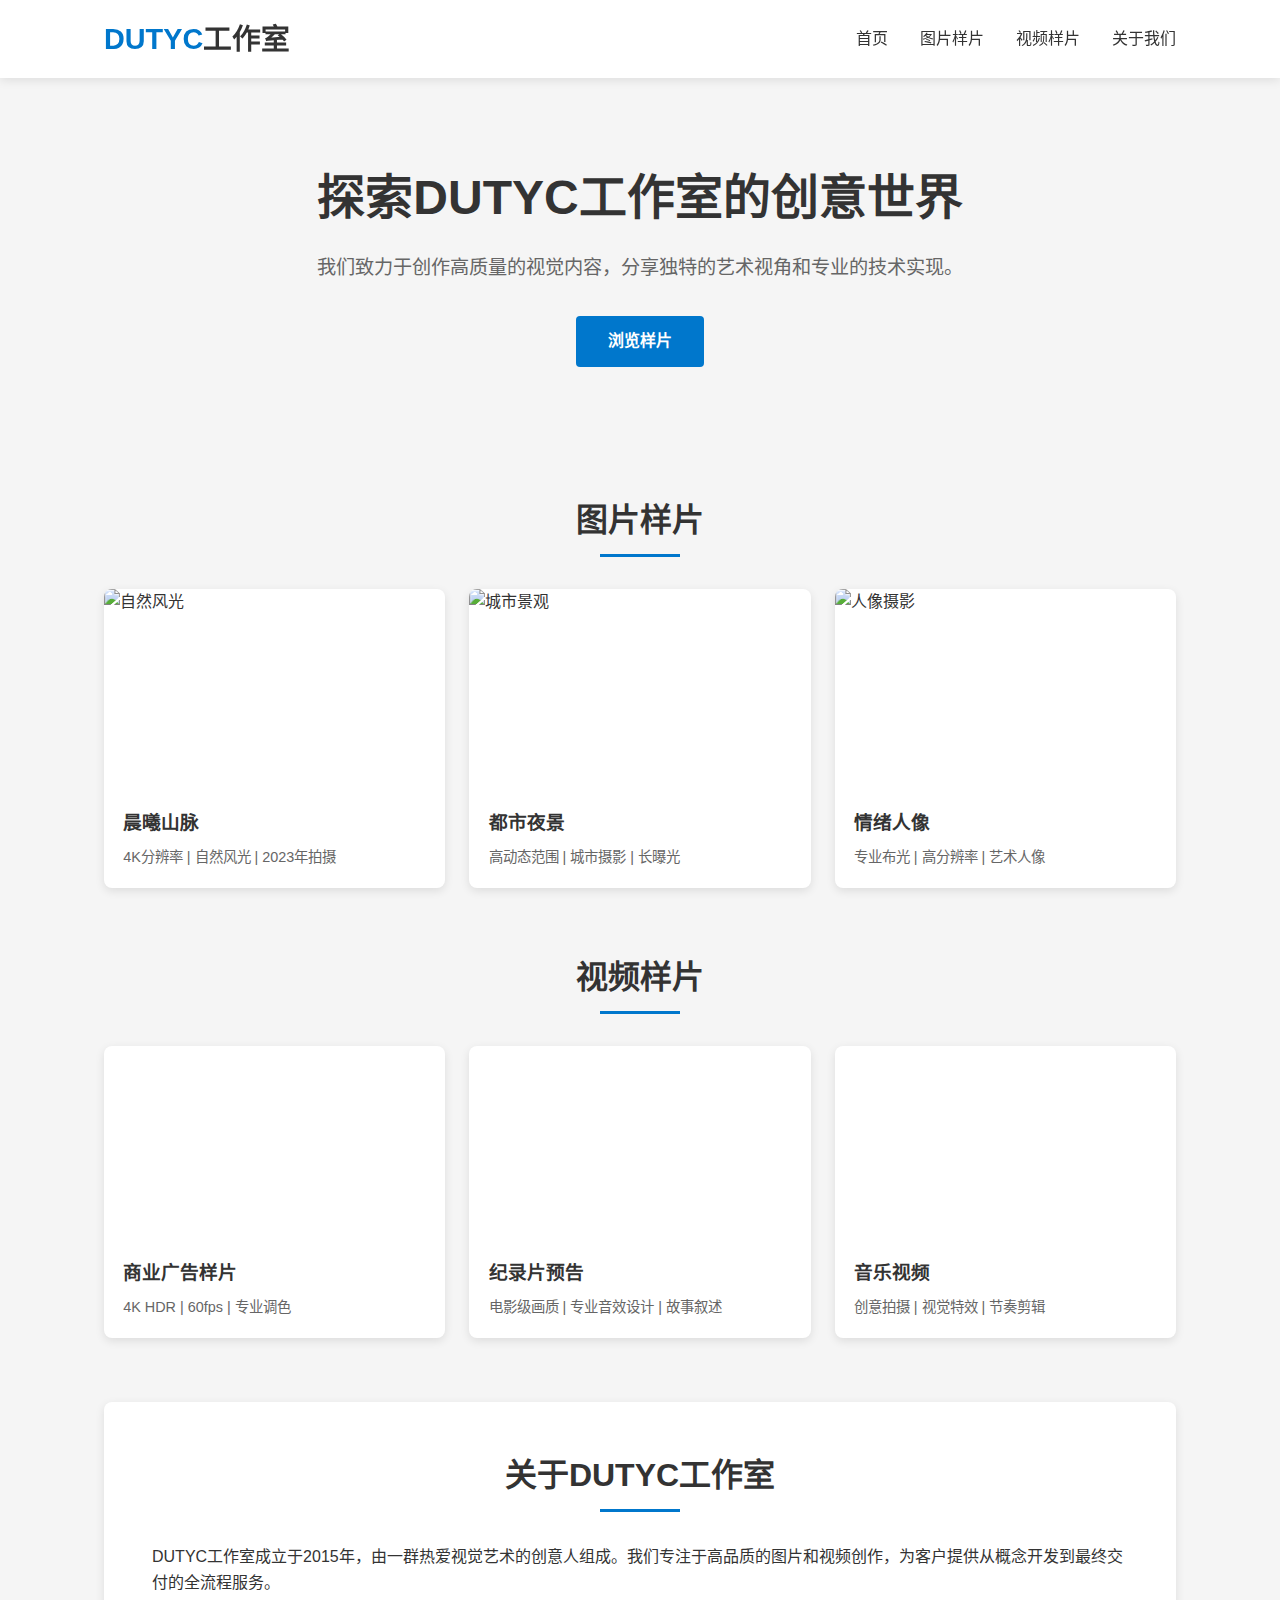
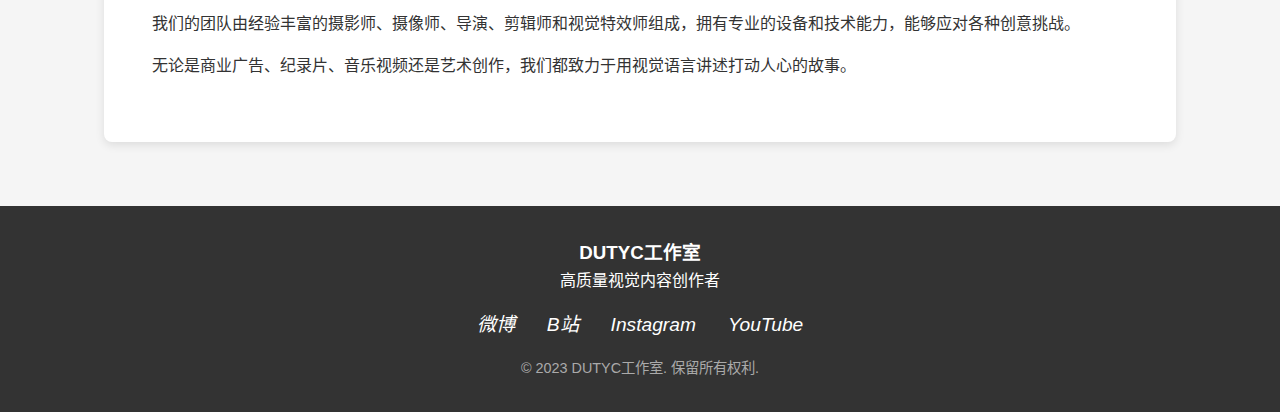
==== commit 52fb4f52: "例行更新" ====
--- a/index.html
+++ b/index.html
@@ -3,50 +3,7 @@
 <head>
     <meta charset="UTF-8">
     <meta name="viewport" content="width=device-width, initial-scale=1.0">
-    <title>DUTYC工作室 - 专业样片分享平台</title>
-    <!-- 在<head>中添加以下内容 -->
-    <meta name="description" content="DUTYC工作室专业提供高质量摄影样片及视频样片，涵盖城市风光、自然景观等主题，最新作品持续更新中">
-    <meta name="keywords" content="摄影样片,视频样片,视觉艺术,城市风光,自然景观">
-
-    <!-- 添加结构化数据 -->
-    <script type="application/ld+json">
-    {
-    "@context": "https://schema.org",
-    "@type": "WebSite",
-    "name": "DUTYC工作室",
-    "url": "https://photo.dutyc.top",
-    "description": "样片分享平台",
-    "publisher": {
-        "@type": "Organization",
-        "name": "DUTYC工作室",
-        "logo": {
-        "@type": "ImageObject",
-        "url": "https://dutyc-studio.com/logo.png"
-        }
-    }
-    }
-    </script>
-
-    <!-- 在main区域添加语义化标题 -->
-    <main>
-    <h1 class="visually-hidden">DUTYC工作室样片展示平台</h1>
-    ...
-    </main>
-
-    <style>
-    /* 添加隐藏样式保持可访问性 */
-    .visually-hidden {
-        position: absolute;
-        width: 1px;
-        height: 1px;
-        padding: 0;
-        margin: -1px;
-        overflow: hidden;
-        clip: rect(0,0,0,0);
-        border: 0;
-    }
-    </style>
-    
+    <title>DUTYC工作室 - 高质量样片分享</title>
     <style>
         /* 全局样式 */
         * {
@@ -57,322 +14,397 @@
         }
 
         body {
-            background-color: #121212;
-            color: #f0f0f0;
+            background-color: #f5f5f5;
+            color: #333;
             line-height: 1.6;
         }
 
         a {
             text-decoration: none;
-            color: #f0f0f0;
+            color: #333;
             transition: color 0.3s;
         }
 
         a:hover {
-            color: #4a90e2;
-        }
-
-        /* 头部样式 */
+            color: #0077cc;
+        }
+
+        /* 导航栏 */
         header {
-            background-color: rgba(18, 18, 18, 0.9);
-            padding: 1.5rem 5%;
+            background-color: #fff;
+            box-shadow: 0 2px 10px rgba(0, 0, 0, 0.1);
             position: fixed;
             width: 100%;
             top: 0;
             z-index: 1000;
+        }
+
+        nav {
             display: flex;
             justify-content: space-between;
             align-items: center;
-            border-bottom: 1px solid #333;
+            padding: 1rem 5%;
+            max-width: 1200px;
+            margin: 0 auto;
         }
 
         .logo {
             font-size: 1.8rem;
             font-weight: bold;
-            letter-spacing: 2px;
-            color: #4a90e2;
-        }
-
-        nav ul {
+            color: #0077cc;
+        }
+
+        .logo span {
+            color: #333;
+        }
+
+        .nav-links {
             display: flex;
             list-style: none;
         }
 
-        nav ul li {
+        .nav-links li {
             margin-left: 2rem;
         }
 
-        /* 主要内容区域 */
+        .nav-links a {
+            font-weight: 500;
+        }
+
+        /* 主要内容 */
         main {
-            margin-top: 80px;
+            max-width: 1200px;
+            margin: 6rem auto 2rem;
             padding: 0 5%;
         }
 
-        /* 轮播图区域 */
-        .hero-slider {
-            height: 80vh;
+        /* 英雄区域 */
+        .hero {
+            text-align: center;
+            padding: 4rem 0;
+        }
+
+        .hero h1 {
+            font-size: 3rem;
+            margin-bottom: 1rem;
+        }
+
+        .hero p {
+            font-size: 1.2rem;
+            color: #666;
+            max-width: 700px;
+            margin: 0 auto 2rem;
+        }
+
+        .cta-button {
+            display: inline-block;
+            background-color: #0077cc;
+            color: white;
+            padding: 0.8rem 2rem;
+            border-radius: 4px;
+            font-weight: bold;
+            transition: background-color 0.3s;
+        }
+
+        .cta-button:hover {
+            background-color: #005fa3;
+            color: white;
+        }
+
+        /* 样片展示区 */
+        .showcase {
+            margin: 4rem 0;
+        }
+
+        .section-title {
+            font-size: 2rem;
+            margin-bottom: 2rem;
+            text-align: center;
             position: relative;
+        }
+
+        .section-title:after {
+            content: "";
+            display: block;
+            width: 80px;
+            height: 3px;
+            background-color: #0077cc;
+            margin: 0.5rem auto 0;
+        }
+
+        .gallery {
+            display: grid;
+            grid-template-columns: repeat(auto-fill, minmax(300px, 1fr));
+            gap: 1.5rem;
+        }
+
+        .gallery-item {
+            background-color: white;
+            border-radius: 8px;
             overflow: hidden;
-            margin-bottom: 3rem;
-            border-radius: 8px;
-        }
-
-        .slide {
+            box-shadow: 0 3px 10px rgba(0, 0, 0, 0.1);
+            transition: transform 0.3s, box-shadow 0.3s;
+        }
+
+        .gallery-item:hover {
+            transform: translateY(-5px);
+            box-shadow: 0 5px 15px rgba(0, 0, 0, 0.2);
+        }
+
+        .gallery-item img {
+            width: 100%;
+            height: 200px;
+            object-fit: cover;
+            display: block;
+        }
+
+        .gallery-item .video-container {
+            position: relative;
+            padding-bottom: 56.25%; /* 16:9 比例 */
+            height: 0;
+            overflow: hidden;
+        }
+
+        .gallery-item .video-container iframe {
             position: absolute;
             top: 0;
             left: 0;
             width: 100%;
             height: 100%;
-            opacity: 0;
-            transition: opacity 1s ease-in-out;
-            background-size: cover;
-            background-position: center;
-        }
-
-        .slide.active {
-            opacity: 1;
-        }
-
-        .slide img {
-            width: 100%;
-            height: 100%;
-            object-fit: cover;
-        }
-
-        .slide-caption {
-            position: absolute;
-            bottom: 20%;
-            left: 10%;
-            max-width: 600px;
-            background-color: rgba(18, 18, 18, 0.7);
-            padding: 2rem;
+            border: none;
+        }
+
+        .item-info {
+            padding: 1.2rem;
+        }
+
+        .item-info h3 {
+            margin-bottom: 0.5rem;
+        }
+
+        .item-info p {
+            color: #666;
+            font-size: 0.9rem;
+        }
+
+        /* 关于我们 */
+        .about {
+            background-color: white;
+            padding: 3rem;
             border-radius: 8px;
-        }
-
-        .slide-caption h2 {
-            font-size: 2.5rem;
+            box-shadow: 0 3px 10px rgba(0, 0, 0, 0.1);
+            margin: 4rem 0;
+        }
+
+        .about p {
             margin-bottom: 1rem;
         }
 
-        /* 最新作品区域 */
-        .latest-works {
-            margin: 4rem 0;
-        }
-
-        .latest-works h2 {
-            font-size: 2rem;
-            margin-bottom: 2rem;
-            padding-bottom: 1rem;
-            border-bottom: 1px solid #333;
-        }
-
-        .work-grid {
-            display: grid;
-            grid-template-columns: repeat(auto-fill, minmax(300px, 1fr));
-            gap: 2rem;
-        }
-
-        .work-item {
-            position: relative;
-            border-radius: 8px;
-            overflow: hidden;
-            height: 250px;
-            transition: transform 0.3s;
-        }
-
-        .work-item:hover {
-            transform: scale(1.03);
-        }
-
-        .work-item img {
-            width: 100%;
-            height: 100%;
-            object-fit: cover;
-        }
-
-        .work-info {
-            position: absolute;
-            bottom: 0;
-            left: 0;
-            right: 0;
-            background: linear-gradient(transparent, rgba(0, 0, 0, 0.8));
-            padding: 1.5rem;
-        }
-
-        .work-info h3 {
-            margin-bottom: 0.5rem;
-        }
-
-        /* 页脚样式 */
+        /* 页脚 */
         footer {
-            background-color: #0a0a0a;
-            padding: 2rem 5%;
+            background-color: #333;
+            color: white;
             text-align: center;
-            margin-top: 3rem;
+            padding: 2rem 0;
+            margin-top: 4rem;
+        }
+
+        .footer-content {
+            max-width: 1200px;
+            margin: 0 auto;
+            padding: 0 5%;
+        }
+
+        .social-links {
+            display: flex;
+            justify-content: center;
+            list-style: none;
+            margin: 1rem 0;
+        }
+
+        .social-links li {
+            margin: 0 1rem;
+        }
+
+        .social-links a {
+            color: white;
+            font-size: 1.2rem;
+        }
+
+        .copyright {
+            color: #aaa;
+            font-size: 0.9rem;
         }
 
         /* 响应式设计 */
         @media (max-width: 768px) {
-            header {
+            .hero h1 {
+                font-size: 2.2rem;
+            }
+
+            .gallery {
+                grid-template-columns: repeat(auto-fill, minmax(250px, 1fr));
+            }
+
+            .about {
+                padding: 2rem;
+            }
+        }
+
+        @media (max-width: 480px) {
+            nav {
                 flex-direction: column;
                 padding: 1rem;
             }
 
-            nav ul {
-                margin-top: 1rem;
-            }
-
-            nav ul li {
-                margin-left: 1rem;
-            }
-
-            .slide-caption {
-                bottom: 10%;
-                left: 5%;
-                padding: 1rem;
-            }
-
-            .slide-caption h2 {
+            .logo {
+                margin-bottom: 1rem;
+            }
+
+            .nav-links {
+                width: 100%;
+                justify-content: space-around;
+            }
+
+            .nav-links li {
+                margin: 0;
+            }
+
+            main {
+                margin-top: 8rem;
+            }
+
+            .hero {
+                padding: 2rem 0;
+            }
+
+            .hero h1 {
                 font-size: 1.8rem;
             }
 
-            .work-grid {
-                grid-template-columns: repeat(auto-fill, minmax(250px, 1fr));
+            .gallery {
+                grid-template-columns: 1fr;
             }
         }
     </style>
 </head>
 <body>
+    <!-- 导航栏 -->
     <header>
-        <div class="logo">DUTYC STUDIO</div>
         <nav>
-            <ul>
-                <li><a href="index.html">首页</a></li>
-                <li><a href="photos.html">图片样片</a></li>
-                <li><a href="videos.html">视频样片</a></li>
-                <li><a href="about.html">关于我们</a></li>
-                <li><a href="contact.html">联系我们</a></li>
+            <div class="logo">DUTYC<span>工作室</span></div>
+            <ul class="nav-links">
+                <li><a href="#home">首页</a></li>
+                <li><a href="#photos">图片样片</a></li>
+                <li><a href="#videos">视频样片</a></li>
+                <li><a href="#about">关于我们</a></li>
             </ul>
         </nav>
     </header>
 
+    <!-- 主要内容 -->
     <main>
-        <section class="hero-slider">
-            <!-- 轮播图区域 -->
-            <div class="slide active">
-                <img src="egimg/IMG_1964.JPG" alt="精选作品1">
-                <div class="slide-caption">
-                    <h2>探索视觉艺术</h2>
-                    <p>DUTYC工作室最新力作 - 校园风光</p>
-                </div>
-            </div>
-
-            <div class="slide">
-                <img src="egimg/IMG_1989.JPG" alt="精选作品2">
-                <div class="slide-caption">
-                    <h2>乡村风光</h2>
-                    <p>乡村自然系列 - 记录乡土人情</p>
-                </div>
-            </div>
-
-            <div class="slide">
-                <img src="egimg/IMG_1965.JPG" alt="精选作品3">
-                <div class="slide-caption">
-                    <h2>城市风景</h2>
-                    <p>DUTYC工作室最新力作 - 城市风光系列</p>
+        <!-- 英雄区域 -->
+        <section id="home" class="hero">
+            <h1>探索DUTYC工作室的创意世界</h1>
+            <p>我们致力于创作高质量的视觉内容，分享独特的艺术视角和专业的技术实现。</p>
+            <a href="#photos" class="cta-button">浏览样片</a>
+        </section>
+
+        <!-- 图片样片展示 -->
+        <section id="photos" class="showcase">
+            <h2 class="section-title">图片样片</h2>
+            <div class="gallery">
+                <!-- 图片项目1 -->
+                <div class="gallery-item">
+                    <img src="https://images.unsplash.com/photo-1506744038136-46273834b3fb" alt="自然风光">
+                    <div class="item-info">
+                        <h3>晨曦山脉</h3>
+                        <p>4K分辨率 | 自然风光 | 2023年拍摄</p>
+                    </div>
+                </div>
+
+                <!-- 图片项目2 -->
+                <div class="gallery-item">
+                    <img src="https://images.unsplash.com/photo-1519125323398-675f0ddb6308" alt="城市景观">
+                    <div class="item-info">
+                        <h3>都市夜景</h3>
+                        <p>高动态范围 | 城市摄影 | 长曝光</p>
+                    </div>
+                </div>
+
+                <!-- 图片项目3 -->
+                <div class="gallery-item">
+                    <img src="https://images.unsplash.com/photo-1483728642387-6c3bdd6c93e5" alt="人像摄影">
+                    <div class="item-info">
+                        <h3>情绪人像</h3>
+                        <p>专业布光 | 高分辨率 | 艺术人像</p>
+                    </div>
                 </div>
             </div>
         </section>
 
-        <section class="latest-works">
-            <h2>最新作品</h2>
-            <div class="work-grid">
-                <!-- 图片作品 -->
-                <div class="work-item photo">
-                    <img src="/egimg/IMG_1966.JPG" alt="城市风光">
-                    <div class="work-info">
-                        <h3>城市之光</h3>
-                        <p>摄影 / 2023.10</p>
-                    </div>
-                </div>
-
-                <div class="work-item photo">
-                    <img src="egimg/IMG_1969.JPG" alt="自然景观">
-                    <div class="work-info">
-                        <h3>森林秘境</h3>
-                        <p>摄影 / 2023.09</p>
-                    </div>
-                </div>
-
-                <!-- 视频作品 -->
-                <div class="work-item video">
-                    <img src="egimg/IMG_1971.JPG" alt="延时摄影">
-                    <div class="work-info">
-                        <h3>日出时分</h3>
-                        <p>延时摄影 / 2023.08</p>
-                    </div>
-                </div>
-
-                <div class="work-item video">
-                    <img src="egimg/IMG_1989.JPG" alt="自然视频">
-                    <div class="work-info">
-                        <h3>山间溪流</h3>
-                        <p>视频 / 2023.07</p>
-                    </div>
-                </div>
-
-                <div class="work-item photo">
-                    <img src="egimg/IMG_2295.JPG" alt="晨雾">
-                    <div class="work-info">
-                        <h3>晨雾缭绕</h3>
-                        <p>摄影 / 2023.06</p>
-                    </div>
-                </div>
-
-                <div class="work-item photo">
-                    <img src="egimg/IMG_2297.JPG" alt="岩石海岸">
-                    <div class="work-info">
-                        <h3>岩石海岸</h3>
-                        <p>摄影 / 2023.05</p>
+        <!-- 视频样片展示 -->
+        <section id="videos" class="showcase">
+            <h2 class="section-title">视频样片</h2>
+            <div class="gallery">
+                <!-- 视频项目1 -->
+                <div class="gallery-item">
+                    <div class="video-container">
+                        <iframe src="https://www.youtube.com/embed/dQw4w9WgXcQ" frameborder="0" allow="accelerometer; autoplay; clipboard-write; encrypted-media; gyroscope; picture-in-picture" allowfullscreen></iframe>
+                    </div>
+                    <div class="item-info">
+                        <h3>商业广告样片</h3>
+                        <p>4K HDR | 60fps | 专业调色</p>
+                    </div>
+                </div>
+
+                <!-- 视频项目2 -->
+                <div class="gallery-item">
+                    <div class="video-container">
+                        <iframe src="https://www.youtube.com/embed/dQw4w9WgXcQ" frameborder="0" allow="accelerometer; autoplay; clipboard-write; encrypted-media; gyroscope; picture-in-picture" allowfullscreen></iframe>
+                    </div>
+                    <div class="item-info">
+                        <h3>纪录片预告</h3>
+                        <p>电影级画质 | 专业音效设计 | 故事叙述</p>
+                    </div>
+                </div>
+
+                <!-- 视频项目3 -->
+                <div class="gallery-item">
+                    <div class="video-container">
+                        <iframe src="https://www.youtube.com/embed/dQw4w9WgXcQ" frameborder="0" allow="accelerometer; autoplay; clipboard-write; encrypted-media; gyroscope; picture-in-picture" allowfullscreen></iframe>
+                    </div>
+                    <div class="item-info">
+                        <h3>音乐视频</h3>
+                        <p>创意拍摄 | 视觉特效 | 节奏剪辑</p>
                     </div>
                 </div>
             </div>
         </section>
+
+        <!-- 关于我们 -->
+        <section id="about" class="about">
+            <h2 class="section-title">关于DUTYC工作室</h2>
+            <p>DUTYC工作室成立于2015年，由一群热爱视觉艺术的创意人组成。我们专注于高品质的图片和视频创作，为客户提供从概念开发到最终交付的全流程服务。</p>
+            <p>我们的团队由经验丰富的摄影师、摄像师、导演、剪辑师和视觉特效师组成，拥有专业的设备和技术能力，能够应对各种创意挑战。</p>
+            <p>无论是商业广告、纪录片、音乐视频还是艺术创作，我们都致力于用视觉语言讲述打动人心的故事。</p>
+        </section>
     </main>
 
+    <!-- 页脚 -->
     <footer>
-        <p>&copy; 2023 DUTYC工作室. 保留所有权利.</p>
-        <p>联系我们: info@dutyc-studio.com | 电话: 123-456-7890</p>
+        <div class="footer-content">
+            <h3>DUTYC工作室</h3>
+            <p>高质量视觉内容创作者</p>
+            <ul class="social-links">
+                <li><a href="#"><i class="fab fa-weibo">微博</i></a></li>
+                <li><a href="#"><i class="fab fa-bilibili">B站</i></a></li>
+                <li><a href="#"><i class="fab fa-instagram">Instagram</i></a></li>
+                <li><a href="#"><i class="fab fa-youtube">YouTube</i></a></li>
+            </ul>
+            <p class="copyright">&copy; 2023 DUTYC工作室. 保留所有权利.</p>
+        </div>
     </footer>
-
-    <script>
-        // 简单的轮播图功能
-        document.addEventListener('DOMContentLoaded', function() {
-            const slides = document.querySelectorAll('.slide');
-            let currentSlide = 0;
-
-            function showSlide(n) {
-                slides.forEach(slide => slide.classList.remove('active'));
-                currentSlide = (n + slides.length) % slides.length;
-                slides[currentSlide].classList.add('active');
-            }
-
-            function nextSlide() {
-                showSlide(currentSlide + 1);
-            }
-
-            // 自动轮播
-            setInterval(nextSlide, 5000);
-
-            // 点击作品跳转到详情页
-            const workItems = document.querySelectorAll('.work-item');
-            workItems.forEach(item => {
-                item.addEventListener('click', function() {
-                    const type = this.classList.contains('photo') ? 'photos' : 'videos';
-                    window.location.href = `${type}.html?id=${this.querySelector('h3').textContent}`;
-                });
-            });
-        });
-    </script>
 </body>
 </html>